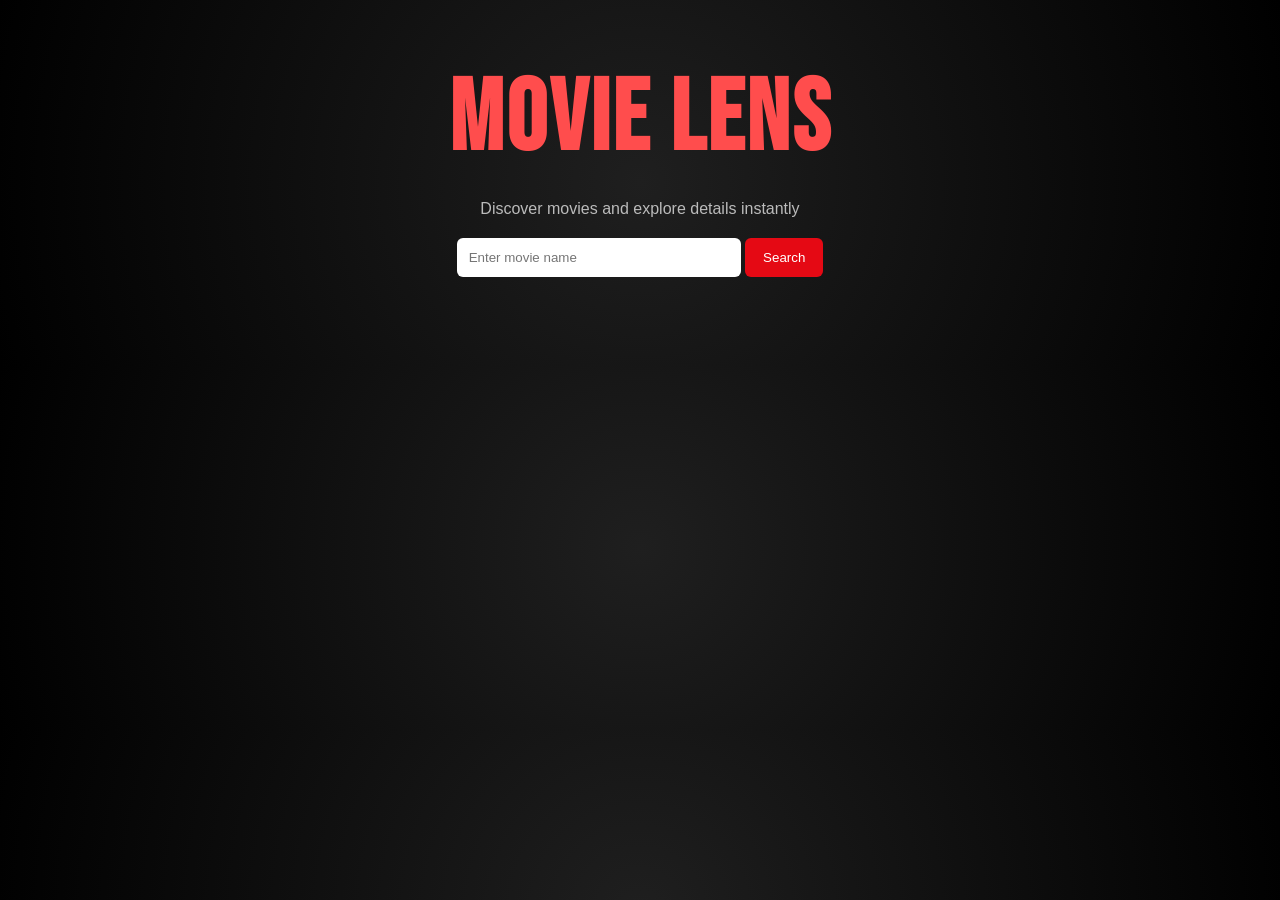
==== index.html @ 24e55ec9 "Add files via upload" ====
<!DOCTYPE html>
<html lang="en">
<head>
    <meta charset="UTF-8">
    <meta name="viewport" content="width=device-width, initial-scale=1.0">
    <title>Movie lens</title>
    <link href="https://fonts.googleapis.com/css2?family=Bebas+Neue&display=swap" rel="stylesheet">
    <link rel="stylesheet" href="style.css">
</head>
<body>
    <h1 id="title">MOVIE LENS</h1>

    <p class="subtitle">Discover movies and explore details instantly</p>

    <div class="search-box">
        <input id="searchInput" type="text" placeholder="Enter movie name">
        <button id="searchBtn">Search</button>
    </div>

    <div id="moviecontainer"></div>
    <script src="script.js"></script>
</body>
</html>
---- style.css ----
#moviecontainer
{
    display:flex;
    flex-wrap: wrap;
    gap:10px;
    margin-top: 40px;
    justify-content: center;
}
.movie{
    background: #1a1a1a;
    padding:10px;
    border-radius: 10px;
    width: 200px;
}
.movie img{
    width: 100%;
    height: 260px;
    object-fit: cover;
    border-radius: 10px;
}
.movie:hover{
    transform: scale(1.05);
    transition:0.3s;
}
h1{
    color: #ff4444;
    letter-spacing: 2px;
}

.details{
display:flex;
gap:50px;
padding:40px;
align-items:flex-start;
max-width: 1000px;
margin: auto;
}

.details img{
width:300px;
border-radius:10px;
box-shadow: 0 20px 40px rgba(0, 0, 0, 7);
transition: 0.3s;
}

.details h2{
font-size:40px;
margin-bottom:15px;
}

.details p{
font-size:18px;
margin:8px 0;
line-height:1.5;
}
.details img:hover{
    transform: scale(1.05);
}
.backBtn{
padding:10px 16px;
background:#ff4444;
color:white;
border:none;
border-radius:6px;
cursor:pointer;
font-size:16px;
}

a{
    text-decoration: none;
    color: white;
}

a:visited{
    color: white;
}
a:hover{
    color: #ff4444;
}

.info{
    background: rgba(255, 255, 0, 0.05);
    padding:30px;
    border-radius: 10px;
    backdrop-filter: blur(6px);
    max-width: 600px;
}
.info h2{
    font-size: 40px;
    margin-bottom: 20px;
    letter-spacing: 1px;
}
info p{
    font-size: 18px;
    margin-bottom: 10px;
    line-height: 1.5;
}
info p
{
    margin-bottom: 12px;
    line-height: 1.6;
    font-size: 18px;
}
.movie img:hover{
    transform:scale(1.05);
    transition:0.3s;
}
#trailerBtn
{
    background: #e50914;
    color: white;
    border: none;
    padding: 10px 18px;
    border-radius: 6px;
    margin: 10px 0;
    cursor: pointer;
    font-weight: bold;
}
#trailerBtn:hover{
    background: #ff1f2f;
}
#trailerModal{
display:none;
position:fixed;
top:0;
left:0;
width:100%;
height:100%;
background:rgba(0,0,0,0.8);
justify-content:center;
align-items:center;
}

#trailerContent{
position:relative;
}

#closeTrailer{
position:absolute;
top:-30px;
right:0;
color:white;
font-size:24px;
cursor:pointer;
}

#trailerFrame{
border:none;
}
h1{
    color:#ff4d4d;
    font-size:42px;
    letter-spacing:2px;
    margin-bottom:20px;
}
body{
    background: radial-gradient(circle at center,#1f1f1f,#000000);
    color:white;
    font-family:'Poppins', sans-serif;
    text-align:center;
}

h1{
    color:#ff4d4d;
    font-size:10px;
    letter-spacing:2px;
    margin-bottom:20px;
}

#title{
    text-align:center;
    font-size:100px;
    font-family: 'Bebas Neue',sans-serif;
    color:#ff4d4d;
    margin-top:60px;
    letter-spacing: 3px;
    text-shadow: 0 0 15 rgba(255, 68, 68, 0.5);
}

.search-box{
    margin-top:20px;
}

input{
    padding:12px;
    width:260px;
    border:none;
    border-radius:6px;
    outline:none;
}

button{
    padding:12px 18px;
    background:#e50914;
    border:none;
    color:white;
    border-radius:6px;
    cursor:pointer;
}

button:hover{
    background:#ff1f2f;
}

#moviecontainer{
    margin-top:40px;
    display:grid;
    grid-template-columns:repeat(auto-fit,minmax(200px,1fr));
    gap:25px;
    padding:20px;
}

.movie{
    background:#1c1c1c;
    border-radius:10px;
    padding:10px;
    transition:0.3s;
}

.movie:hover{
    transform:scale(1.05);
}

.movie img{
    width:100%;
    border-radius:8px;
}

.movie h3{
    margin:10px 0 5px;
}

.movie p{
    color:#bbb;
}
.subtitle{
    margin-bottom: 20px;
    color: #bbb;
}
.hero{
    margin-top: 120px;
}
.topbar{
    width: 100%;
    text-align: left;
    padding: 20px;
}
#moviecontainer h2{
    text-align: center;
    margin-top: 40px;
    color: #ff4444;
}
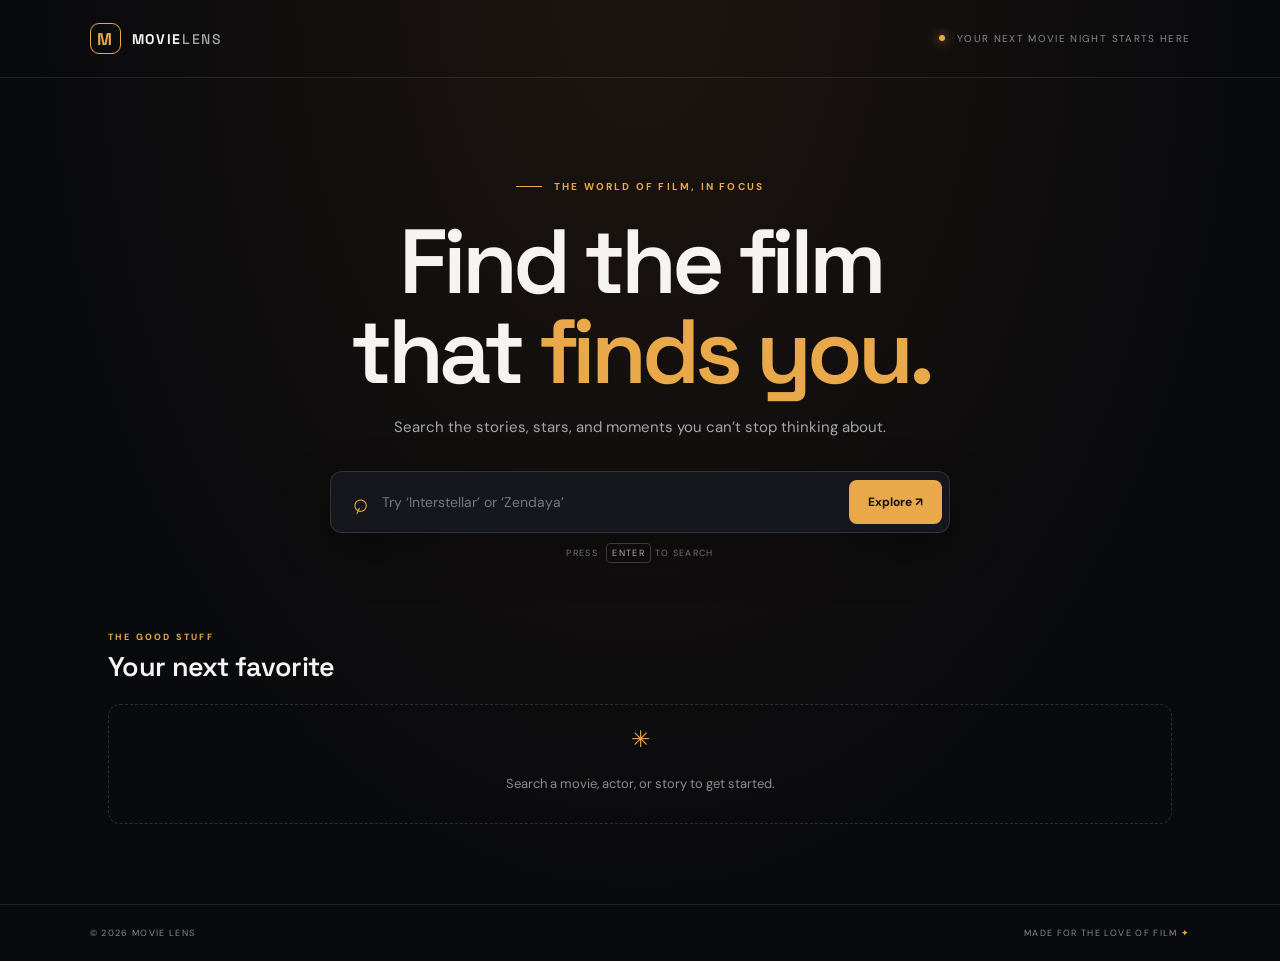
==== commit a31d87b5: "Update MovieLens website" ====
--- a/index.html
+++ b/index.html
@@ -1,23 +1,42 @@
-<!DOCTYPE html>
-<html lang="en">
-<head>
-    <meta charset="UTF-8">
-    <meta name="viewport" content="width=device-width, initial-scale=1.0">
-    <title>Movie lens</title>
-    <link href="https://fonts.googleapis.com/css2?family=Bebas+Neue&display=swap" rel="stylesheet">
-    <link rel="stylesheet" href="style.css">
-</head>
-<body>
-    <h1 id="title">MOVIE LENS</h1>
-
-    <p class="subtitle">Discover movies and explore details instantly</p>
-
-    <div class="search-box">
-        <input id="searchInput" type="text" placeholder="Enter movie name">
-        <button id="searchBtn">Search</button>
-    </div>
-
-    <div id="moviecontainer"></div>
-    <script src="script.js"></script>
-</body>
-</html>+<!DOCTYPE html>
+<html lang="en">
+<head>
+  <meta charset="UTF-8">
+  <meta name="viewport" content="width=device-width, initial-scale=1.0">
+  <meta name="theme-color" content="#090a0d">
+  <meta name="description" content="Find your next favorite film with Movie Lens.">
+  <title>Movie Lens — Find your next film</title>
+  <link rel="icon" type="image/png" href="Cinematic Movie Lens Logo.png">
+  <link rel="preconnect" href="https://fonts.googleapis.com">
+  <link rel="preconnect" href="https://fonts.gstatic.com" crossorigin>
+  <link href="https://fonts.googleapis.com/css2?family=DM+Sans:wght@400;500;600;700&family=Space+Grotesk:wght@500;600;700&display=swap" rel="stylesheet">
+  <link rel="stylesheet" href="style.css">
+</head>
+<body>
+  <header class="topbar">
+    <a class="brand" href="index.html" aria-label="Movie Lens home"><span class="brand-mark">M</span><span>MOVIE<span class="brand-light">LENS</span></span></a>
+    <span class="top-note"><span class="live-dot"></span> YOUR NEXT MOVIE NIGHT STARTS HERE</span>
+  </header>
+  <main>
+    <section class="hero">
+      <div class="eyebrow"><span class="eyebrow-line"></span> THE WORLD OF FILM, IN FOCUS</div>
+      <h1>Find the film<br>that <span>finds you.</span></h1>
+      <p class="subtitle">Search the stories, stars, and moments you can’t stop thinking about.</p>
+      <form class="search-box" id="searchForm" role="search">
+        <span class="search-icon" aria-hidden="true">⌕</span>
+        <input id="searchInput" type="search" placeholder="Try ‘Interstellar’ or ‘Zendaya’" aria-label="Search movies" autocomplete="off">
+        <button id="searchBtn" type="submit">Explore <span aria-hidden="true">↗</span></button>
+      </form>
+      <p class="search-hint">PRESS <kbd>ENTER</kbd> TO SEARCH</p>
+    </section>
+    <section class="results-section" aria-live="polite">
+      <div class="section-heading"><div><p class="section-kicker">THE GOOD STUFF</p><h2 id="resultsTitle">Your next favorite</h2></div><span class="result-count" id="resultCount"></span></div>
+      <div id="moviecontainer" class="movie-grid">
+        <div class="empty-state"><span class="empty-icon">✳</span><p>Search a movie, actor, or story to get started.</p></div>
+      </div>
+    </section>
+  </main>
+  <footer><span>© 2026 MOVIE LENS</span><span>MADE FOR THE LOVE OF FILM <span class="footer-star">✦</span></span></footer>
+  <script src="script.js"></script>
+</body>
+</html>
--- a/style.css
+++ b/style.css
@@ -1,252 +1,6 @@
-#moviecontainer
-{
-    display:flex;
-    flex-wrap: wrap;
-    gap:10px;
-    margin-top: 40px;
-    justify-content: center;
-}
-.movie{
-    background: #1a1a1a;
-    padding:10px;
-    border-radius: 10px;
-    width: 200px;
-}
-.movie img{
-    width: 100%;
-    height: 260px;
-    object-fit: cover;
-    border-radius: 10px;
-}
-.movie:hover{
-    transform: scale(1.05);
-    transition:0.3s;
-}
-h1{
-    color: #ff4444;
-    letter-spacing: 2px;
-}
-
-.details{
-display:flex;
-gap:50px;
-padding:40px;
-align-items:flex-start;
-max-width: 1000px;
-margin: auto;
-}
-
-.details img{
-width:300px;
-border-radius:10px;
-box-shadow: 0 20px 40px rgba(0, 0, 0, 7);
-transition: 0.3s;
-}
-
-.details h2{
-font-size:40px;
-margin-bottom:15px;
-}
-
-.details p{
-font-size:18px;
-margin:8px 0;
-line-height:1.5;
-}
-.details img:hover{
-    transform: scale(1.05);
-}
-.backBtn{
-padding:10px 16px;
-background:#ff4444;
-color:white;
-border:none;
-border-radius:6px;
-cursor:pointer;
-font-size:16px;
-}
-
-a{
-    text-decoration: none;
-    color: white;
-}
-
-a:visited{
-    color: white;
-}
-a:hover{
-    color: #ff4444;
-}
-
-.info{
-    background: rgba(255, 255, 0, 0.05);
-    padding:30px;
-    border-radius: 10px;
-    backdrop-filter: blur(6px);
-    max-width: 600px;
-}
-.info h2{
-    font-size: 40px;
-    margin-bottom: 20px;
-    letter-spacing: 1px;
-}
-info p{
-    font-size: 18px;
-    margin-bottom: 10px;
-    line-height: 1.5;
-}
-info p
-{
-    margin-bottom: 12px;
-    line-height: 1.6;
-    font-size: 18px;
-}
-.movie img:hover{
-    transform:scale(1.05);
-    transition:0.3s;
-}
-#trailerBtn
-{
-    background: #e50914;
-    color: white;
-    border: none;
-    padding: 10px 18px;
-    border-radius: 6px;
-    margin: 10px 0;
-    cursor: pointer;
-    font-weight: bold;
-}
-#trailerBtn:hover{
-    background: #ff1f2f;
-}
-#trailerModal{
-display:none;
-position:fixed;
-top:0;
-left:0;
-width:100%;
-height:100%;
-background:rgba(0,0,0,0.8);
-justify-content:center;
-align-items:center;
-}
-
-#trailerContent{
-position:relative;
-}
-
-#closeTrailer{
-position:absolute;
-top:-30px;
-right:0;
-color:white;
-font-size:24px;
-cursor:pointer;
-}
-
-#trailerFrame{
-border:none;
-}
-h1{
-    color:#ff4d4d;
-    font-size:42px;
-    letter-spacing:2px;
-    margin-bottom:20px;
-}
-body{
-    background: radial-gradient(circle at center,#1f1f1f,#000000);
-    color:white;
-    font-family:'Poppins', sans-serif;
-    text-align:center;
-}
-
-h1{
-    color:#ff4d4d;
-    font-size:10px;
-    letter-spacing:2px;
-    margin-bottom:20px;
-}
-
-#title{
-    text-align:center;
-    font-size:100px;
-    font-family: 'Bebas Neue',sans-serif;
-    color:#ff4d4d;
-    margin-top:60px;
-    letter-spacing: 3px;
-    text-shadow: 0 0 15 rgba(255, 68, 68, 0.5);
-}
-
-.search-box{
-    margin-top:20px;
-}
-
-input{
-    padding:12px;
-    width:260px;
-    border:none;
-    border-radius:6px;
-    outline:none;
-}
-
-button{
-    padding:12px 18px;
-    background:#e50914;
-    border:none;
-    color:white;
-    border-radius:6px;
-    cursor:pointer;
-}
-
-button:hover{
-    background:#ff1f2f;
-}
-
-#moviecontainer{
-    margin-top:40px;
-    display:grid;
-    grid-template-columns:repeat(auto-fit,minmax(200px,1fr));
-    gap:25px;
-    padding:20px;
-}
-
-.movie{
-    background:#1c1c1c;
-    border-radius:10px;
-    padding:10px;
-    transition:0.3s;
-}
-
-.movie:hover{
-    transform:scale(1.05);
-}
-
-.movie img{
-    width:100%;
-    border-radius:8px;
-}
-
-.movie h3{
-    margin:10px 0 5px;
-}
-
-.movie p{
-    color:#bbb;
-}
-.subtitle{
-    margin-bottom: 20px;
-    color: #bbb;
-}
-.hero{
-    margin-top: 120px;
-}
-.topbar{
-    width: 100%;
-    text-align: left;
-    padding: 20px;
-}
-#moviecontainer h2{
-    text-align: center;
-    margin-top: 40px;
-    color: #ff4444;
-}+:root{color-scheme:dark;--bg:#090a0d;--panel:#111318;--muted:#9498a3;--text:#f5f4f0;--accent:#e9a849;--line:rgba(255,255,255,.09)}
+*{box-sizing:border-box}html{scroll-behavior:smooth}body{margin:0;min-height:100vh;background:radial-gradient(ellipse at 50% 0%,rgba(113,65,26,.19),transparent 38rem),var(--bg);color:var(--text);font-family:'DM Sans',sans-serif}a{color:inherit;text-decoration:none}.topbar{height:78px;padding:0 clamp(22px,7vw,110px);display:flex;align-items:center;justify-content:space-between;border-bottom:1px solid var(--line)}.brand{display:flex;align-items:center;gap:11px;font:700 14px 'Space Grotesk',sans-serif;letter-spacing:1.7px}.brand-mark{display:grid;place-items:center;width:31px;height:31px;border:1px solid var(--accent);color:var(--accent);border-radius:9px;font-size:17px}.brand-light{font-weight:500;color:#a5a6aa}.top-note,.search-hint,footer{font-size:10px;letter-spacing:1.35px;color:#858892}.live-dot{display:inline-block;width:6px;height:6px;margin:0 8px 1px 0;border-radius:50%;background:var(--accent);box-shadow:0 0 12px var(--accent)}main{max-width:1120px;margin:auto;padding:0 28px}.hero{padding:102px 0 72px;text-align:center}.eyebrow,.section-kicker{color:var(--accent);font-size:10px;font-weight:700;letter-spacing:2.2px}.eyebrow{display:flex;align-items:center;justify-content:center;gap:12px}.eyebrow-line{width:26px;height:1px;background:var(--accent)}h1{font:600 clamp(52px,8vw,91px)/.99 'Space Grotesk',sans-serif;letter-spacing:-5px;margin:24px 0 20px}h1 span{color:var(--accent)}.subtitle{color:#a3a5ad;font-size:15px;margin:0 0 34px}.search-box{max-width:620px;height:62px;margin:auto;display:flex;align-items:center;gap:13px;padding:6px 7px 6px 20px;background:#15171c;border:1px solid rgba(255,255,255,.12);border-radius:12px;box-shadow:0 18px 50px rgba(0,0,0,.28);transition:border-color .2s,box-shadow .2s}.search-box:focus-within{border-color:rgba(233,168,73,.65);box-shadow:0 0 0 4px rgba(233,168,73,.08),0 18px 50px rgba(0,0,0,.28)}.search-icon{font-size:27px;line-height:1;color:var(--accent);transform:rotate(-20deg)}input{min-width:0;flex:1;border:0;outline:0;background:transparent;color:var(--text);font:14px 'DM Sans',sans-serif}input::placeholder{color:#737681}input::-webkit-search-cancel-button{filter:grayscale(1)}button{border:0;color:#17130d;background:var(--accent);font:700 12px 'DM Sans',sans-serif;padding:14px 19px;border-radius:8px;cursor:pointer;transition:transform .2s,background .2s}button:hover{background:#f4bd69;transform:translateY(-1px)}button:disabled{opacity:.65;cursor:wait;transform:none}.search-hint{margin:14px 0 0;font-size:9px;color:#6e717a}kbd{margin-left:5px;padding:3px 5px;border:1px solid #383a40;border-radius:4px;color:#a9abb2;font:9px 'DM Sans',sans-serif}.results-section{padding:0 0 80px}.section-heading{display:flex;justify-content:space-between;align-items:end;margin-bottom:20px}.section-kicker{margin:0 0 6px;font-size:9px}.section-heading h2{margin:0;font:600 27px 'Space Grotesk',sans-serif;letter-spacing:-.7px}.result-count{color:var(--muted);font-size:12px}.movie-grid{display:grid;grid-template-columns:repeat(auto-fill,minmax(170px,1fr));gap:20px}.movie-card{min-width:0;overflow:hidden;background:var(--panel);border:1px solid var(--line);border-radius:11px;transition:transform .25s,border-color .25s,box-shadow .25s}.movie-card:hover{transform:translateY(-5px);border-color:rgba(233,168,73,.5);box-shadow:0 16px 35px #0007}.poster-wrap{position:relative;aspect-ratio:2/3;background:#1d2027;overflow:hidden}.poster-wrap img{width:100%;height:100%;display:block;object-fit:cover;transition:transform .4s}.movie-card:hover img{transform:scale(1.04)}.year-tag{position:absolute;left:10px;top:10px;padding:5px 8px;border-radius:5px;background:rgba(9,10,13,.78);backdrop-filter:blur(8px);font-size:10px;color:#e6e4df}.movie-copy{padding:13px 13px 15px}.movie-copy h3{overflow:hidden;display:-webkit-box;-webkit-line-clamp:2;-webkit-box-orient:vertical;min-height:40px;margin:0 0 6px;font:600 14px/1.4 'Space Grotesk',sans-serif}.movie-type{font-size:10px;letter-spacing:1px;text-transform:uppercase;color:var(--accent)}.empty-state,.status-message{grid-column:1/-1;min-height:120px;display:grid;place-content:center;text-align:center;color:#898c95;border:1px dashed #2c2e34;border-radius:12px;font-size:13px}.empty-icon{font-size:23px;color:var(--accent);margin-bottom:8px}.status-message{border:0}.status-message.error{color:#efa08d}footer{display:flex;justify-content:space-between;padding:22px clamp(22px,7vw,110px);border-top:1px solid var(--line);font-size:9px}.footer-star{color:var(--accent)}
+/* Details page */
+.details-page main{max-width:1060px}.details-page .topbar{margin-bottom:20px}.back-link{color:#b7b8bd;font-size:12px}.back-link:hover{color:var(--accent)}.details{display:grid;grid-template-columns:minmax(220px,310px) 1fr;gap:clamp(26px,6vw,70px);align-items:start;padding:50px 0 90px;text-align:left}.details-poster{width:100%;display:block;border-radius:12px;box-shadow:0 24px 70px #0009;border:1px solid var(--line)}.info{padding:10px 0}.detail-kicker{font-size:10px;color:var(--accent);font-weight:700;letter-spacing:2px;text-transform:uppercase}.info h1{font-size:clamp(38px,6vw,68px);letter-spacing:-3px;margin:12px 0 18px}.meta-row{display:flex;flex-wrap:wrap;gap:9px;margin-bottom:24px}.meta-pill{border:1px solid var(--line);border-radius:20px;padding:7px 11px;color:#cacbd0;font-size:11px}.rating{color:var(--accent)}.plot{font-size:15px;line-height:1.8;color:#b7b8bf;max-width:660px}.detail-facts{display:grid;grid-template-columns:1fr 1fr;gap:17px 25px;margin:28px 0}.fact-label{display:block;margin-bottom:5px;color:#777b85;font-size:9px;letter-spacing:1.5px;text-transform:uppercase}.fact-value{color:#e7e6e2;font-size:12px;line-height:1.6}.trailer-button{margin-top:8px;padding:13px 17px}.detail-state{padding:65px 20px;text-align:center;color:#aaa}.details-page #movieDetails{padding:0 28px}.details-page .topbar{padding-left:clamp(22px,7vw,110px);padding-right:clamp(22px,7vw,110px)}
+@media(max-width:600px){.topbar{height:66px}.top-note{font-size:8px;letter-spacing:.8px}.hero{padding:76px 0 58px}h1{letter-spacing:-3px}.subtitle{max-width:300px;margin:0 auto 28px;font-size:13px}.search-box{height:58px;padding-left:14px;gap:8px}.search-box button{padding:13px}.movie-grid{grid-template-columns:repeat(2,minmax(0,1fr));gap:12px}.movie-copy{padding:11px}.movie-copy h3{font-size:12px;min-height:34px}.section-heading h2{font-size:23px}.details{grid-template-columns:minmax(110px,35%) 1fr;gap:20px;padding:30px 0 55px}.details-page #movieDetails{padding:0 20px}.info h1{font-size:36px;letter-spacing:-2px}.detail-facts{grid-template-columns:1fr;gap:13px;margin:20px 0}.plot{font-size:13px}.meta-row{gap:6px}footer{font-size:8px;letter-spacing:.7px}}
+@media(prefers-reduced-motion:reduce){*,*::before,*::after{scroll-behavior:auto!important;transition:none!important}}
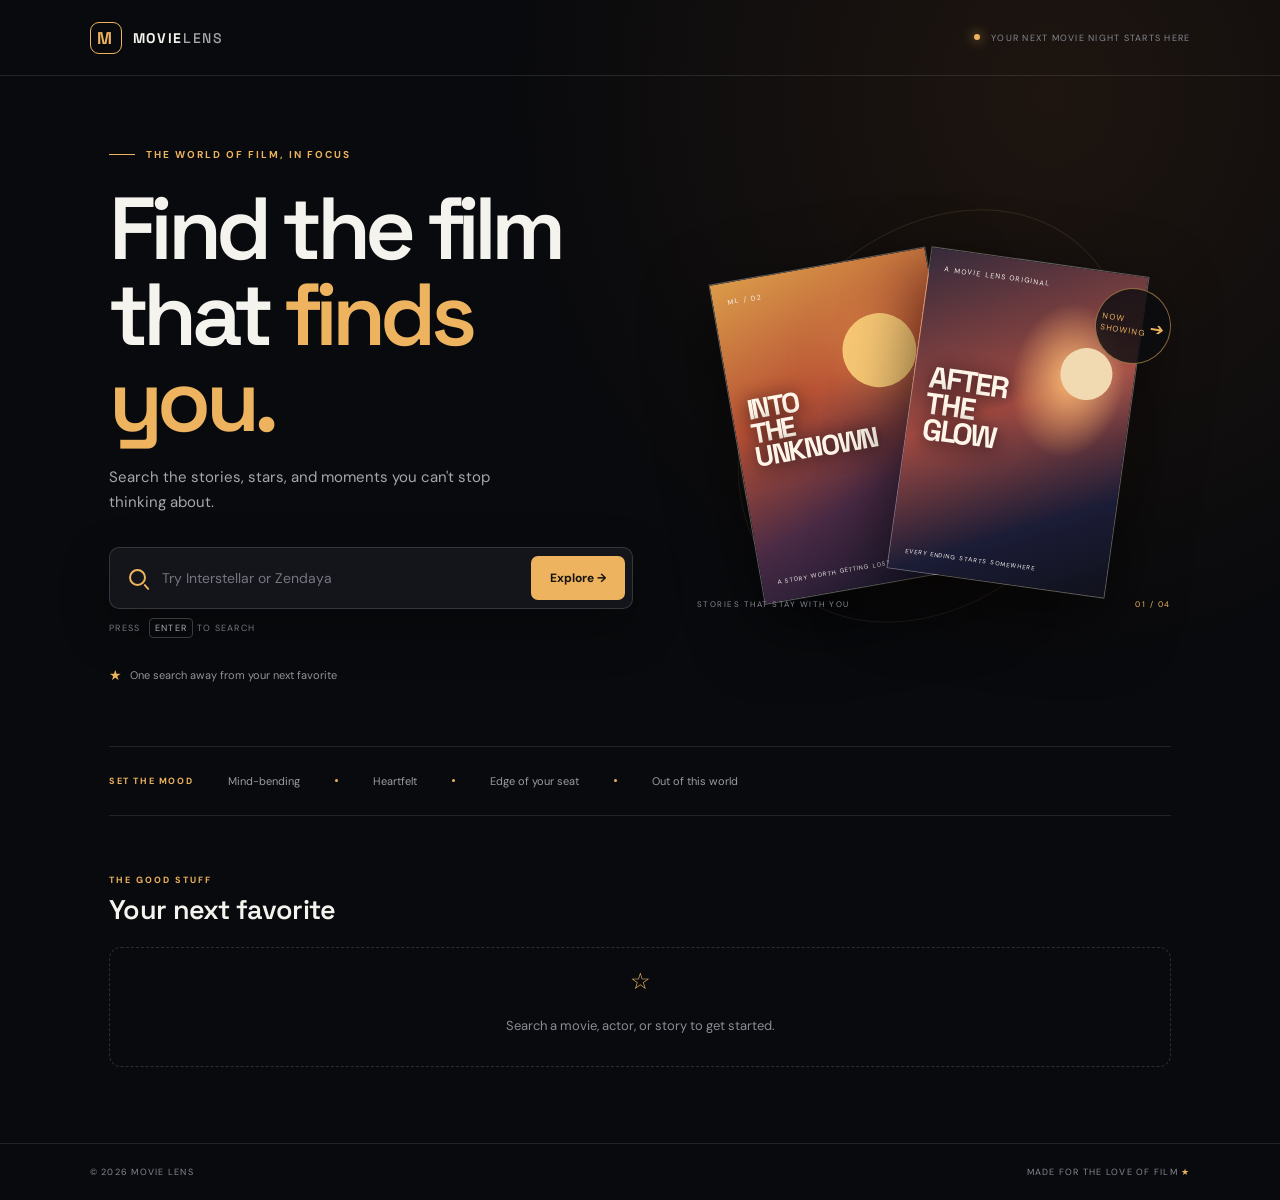
==== commit 08694e90: "Update MovieLens website" ====
--- a/index.html
+++ b/index.html
@@ -5,7 +5,7 @@
   <meta name="viewport" content="width=device-width, initial-scale=1.0">
   <meta name="theme-color" content="#090a0d">
   <meta name="description" content="Find your next favorite film with Movie Lens.">
-  <title>Movie Lens — Find your next film</title>
+  <title>Movie Lens - Find your next film</title>
   <link rel="icon" type="image/png" href="Cinematic Movie Lens Logo.png">
   <link rel="preconnect" href="https://fonts.googleapis.com">
   <link rel="preconnect" href="https://fonts.gstatic.com" crossorigin>
@@ -19,24 +19,35 @@
   </header>
   <main>
     <section class="hero">
-      <div class="eyebrow"><span class="eyebrow-line"></span> THE WORLD OF FILM, IN FOCUS</div>
-      <h1>Find the film<br>that <span>finds you.</span></h1>
-      <p class="subtitle">Search the stories, stars, and moments you can’t stop thinking about.</p>
-      <form class="search-box" id="searchForm" role="search">
-        <span class="search-icon" aria-hidden="true">⌕</span>
-        <input id="searchInput" type="search" placeholder="Try ‘Interstellar’ or ‘Zendaya’" aria-label="Search movies" autocomplete="off">
-        <button id="searchBtn" type="submit">Explore <span aria-hidden="true">↗</span></button>
-      </form>
-      <p class="search-hint">PRESS <kbd>ENTER</kbd> TO SEARCH</p>
+      <div class="hero-copy">
+        <div class="eyebrow"><span class="eyebrow-line"></span> THE WORLD OF FILM, IN FOCUS</div>
+        <h1>Find the film<br>that <span>finds you.</span></h1>
+        <p class="subtitle">Search the stories, stars, and moments you can't stop thinking about.</p>
+        <form class="search-box" id="searchForm" role="search">
+          <span class="search-icon" aria-hidden="true"></span>
+          <input id="searchInput" type="search" placeholder="Try Interstellar or Zendaya" aria-label="Search movies" autocomplete="off">
+          <button id="searchBtn" type="submit">Explore <span aria-hidden="true">&rarr;</span></button>
+        </form>
+        <p class="search-hint">PRESS <kbd>ENTER</kbd> TO SEARCH</p>
+        <div class="hero-proof"><span class="proof-star">&starf;</span><span>One search away from your next favorite</span></div>
+      </div>
+      <div class="hero-art" aria-hidden="true">
+        <div class="art-orbit orbit-one"></div><div class="art-orbit orbit-two"></div>
+        <div class="poster-art poster-back"><span class="poster-index">ML / 02</span><span class="poster-sun"></span><span class="poster-title">INTO<br>THE<br>UNKNOWN</span><span class="poster-caption">A STORY WORTH GETTING LOST IN</span></div>
+        <div class="poster-art poster-front"><span class="poster-index">A MOVIE LENS ORIGINAL</span><span class="poster-moon"></span><span class="poster-title">AFTER<br>THE<br>GLOW</span><span class="poster-caption">EVERY ENDING STARTS SOMEWHERE</span></div>
+        <div class="art-stamp"><span>NOW<br>SHOWING</span><b>&#10132;</b></div>
+        <div class="art-caption">STORIES THAT STAY WITH YOU <span>01 / 04</span></div>
+      </div>
     </section>
+    <div class="genre-bar" aria-label="Explore by mood"><span class="genre-label">SET THE MOOD</span><span>Mind-bending</span><i></i><span>Heartfelt</span><i></i><span>Edge of your seat</span><i></i><span>Out of this world</span></div>
     <section class="results-section" aria-live="polite">
       <div class="section-heading"><div><p class="section-kicker">THE GOOD STUFF</p><h2 id="resultsTitle">Your next favorite</h2></div><span class="result-count" id="resultCount"></span></div>
       <div id="moviecontainer" class="movie-grid">
-        <div class="empty-state"><span class="empty-icon">✳</span><p>Search a movie, actor, or story to get started.</p></div>
+        <div class="empty-state"><span class="empty-icon">&star;</span><p>Search a movie, actor, or story to get started.</p></div>
       </div>
     </section>
   </main>
-  <footer><span>© 2026 MOVIE LENS</span><span>MADE FOR THE LOVE OF FILM <span class="footer-star">✦</span></span></footer>
+  <footer><span>&copy; 2026 MOVIE LENS</span><span>MADE FOR THE LOVE OF FILM <span class="footer-star">&starf;</span></span></footer>
   <script src="script.js"></script>
 </body>
 </html>
--- a/style.css
+++ b/style.css
@@ -1,6 +1,213 @@
-:root{color-scheme:dark;--bg:#090a0d;--panel:#111318;--muted:#9498a3;--text:#f5f4f0;--accent:#e9a849;--line:rgba(255,255,255,.09)}
-*{box-sizing:border-box}html{scroll-behavior:smooth}body{margin:0;min-height:100vh;background:radial-gradient(ellipse at 50% 0%,rgba(113,65,26,.19),transparent 38rem),var(--bg);color:var(--text);font-family:'DM Sans',sans-serif}a{color:inherit;text-decoration:none}.topbar{height:78px;padding:0 clamp(22px,7vw,110px);display:flex;align-items:center;justify-content:space-between;border-bottom:1px solid var(--line)}.brand{display:flex;align-items:center;gap:11px;font:700 14px 'Space Grotesk',sans-serif;letter-spacing:1.7px}.brand-mark{display:grid;place-items:center;width:31px;height:31px;border:1px solid var(--accent);color:var(--accent);border-radius:9px;font-size:17px}.brand-light{font-weight:500;color:#a5a6aa}.top-note,.search-hint,footer{font-size:10px;letter-spacing:1.35px;color:#858892}.live-dot{display:inline-block;width:6px;height:6px;margin:0 8px 1px 0;border-radius:50%;background:var(--accent);box-shadow:0 0 12px var(--accent)}main{max-width:1120px;margin:auto;padding:0 28px}.hero{padding:102px 0 72px;text-align:center}.eyebrow,.section-kicker{color:var(--accent);font-size:10px;font-weight:700;letter-spacing:2.2px}.eyebrow{display:flex;align-items:center;justify-content:center;gap:12px}.eyebrow-line{width:26px;height:1px;background:var(--accent)}h1{font:600 clamp(52px,8vw,91px)/.99 'Space Grotesk',sans-serif;letter-spacing:-5px;margin:24px 0 20px}h1 span{color:var(--accent)}.subtitle{color:#a3a5ad;font-size:15px;margin:0 0 34px}.search-box{max-width:620px;height:62px;margin:auto;display:flex;align-items:center;gap:13px;padding:6px 7px 6px 20px;background:#15171c;border:1px solid rgba(255,255,255,.12);border-radius:12px;box-shadow:0 18px 50px rgba(0,0,0,.28);transition:border-color .2s,box-shadow .2s}.search-box:focus-within{border-color:rgba(233,168,73,.65);box-shadow:0 0 0 4px rgba(233,168,73,.08),0 18px 50px rgba(0,0,0,.28)}.search-icon{font-size:27px;line-height:1;color:var(--accent);transform:rotate(-20deg)}input{min-width:0;flex:1;border:0;outline:0;background:transparent;color:var(--text);font:14px 'DM Sans',sans-serif}input::placeholder{color:#737681}input::-webkit-search-cancel-button{filter:grayscale(1)}button{border:0;color:#17130d;background:var(--accent);font:700 12px 'DM Sans',sans-serif;padding:14px 19px;border-radius:8px;cursor:pointer;transition:transform .2s,background .2s}button:hover{background:#f4bd69;transform:translateY(-1px)}button:disabled{opacity:.65;cursor:wait;transform:none}.search-hint{margin:14px 0 0;font-size:9px;color:#6e717a}kbd{margin-left:5px;padding:3px 5px;border:1px solid #383a40;border-radius:4px;color:#a9abb2;font:9px 'DM Sans',sans-serif}.results-section{padding:0 0 80px}.section-heading{display:flex;justify-content:space-between;align-items:end;margin-bottom:20px}.section-kicker{margin:0 0 6px;font-size:9px}.section-heading h2{margin:0;font:600 27px 'Space Grotesk',sans-serif;letter-spacing:-.7px}.result-count{color:var(--muted);font-size:12px}.movie-grid{display:grid;grid-template-columns:repeat(auto-fill,minmax(170px,1fr));gap:20px}.movie-card{min-width:0;overflow:hidden;background:var(--panel);border:1px solid var(--line);border-radius:11px;transition:transform .25s,border-color .25s,box-shadow .25s}.movie-card:hover{transform:translateY(-5px);border-color:rgba(233,168,73,.5);box-shadow:0 16px 35px #0007}.poster-wrap{position:relative;aspect-ratio:2/3;background:#1d2027;overflow:hidden}.poster-wrap img{width:100%;height:100%;display:block;object-fit:cover;transition:transform .4s}.movie-card:hover img{transform:scale(1.04)}.year-tag{position:absolute;left:10px;top:10px;padding:5px 8px;border-radius:5px;background:rgba(9,10,13,.78);backdrop-filter:blur(8px);font-size:10px;color:#e6e4df}.movie-copy{padding:13px 13px 15px}.movie-copy h3{overflow:hidden;display:-webkit-box;-webkit-line-clamp:2;-webkit-box-orient:vertical;min-height:40px;margin:0 0 6px;font:600 14px/1.4 'Space Grotesk',sans-serif}.movie-type{font-size:10px;letter-spacing:1px;text-transform:uppercase;color:var(--accent)}.empty-state,.status-message{grid-column:1/-1;min-height:120px;display:grid;place-content:center;text-align:center;color:#898c95;border:1px dashed #2c2e34;border-radius:12px;font-size:13px}.empty-icon{font-size:23px;color:var(--accent);margin-bottom:8px}.status-message{border:0}.status-message.error{color:#efa08d}footer{display:flex;justify-content:space-between;padding:22px clamp(22px,7vw,110px);border-top:1px solid var(--line);font-size:9px}.footer-star{color:var(--accent)}
-/* Details page */
-.details-page main{max-width:1060px}.details-page .topbar{margin-bottom:20px}.back-link{color:#b7b8bd;font-size:12px}.back-link:hover{color:var(--accent)}.details{display:grid;grid-template-columns:minmax(220px,310px) 1fr;gap:clamp(26px,6vw,70px);align-items:start;padding:50px 0 90px;text-align:left}.details-poster{width:100%;display:block;border-radius:12px;box-shadow:0 24px 70px #0009;border:1px solid var(--line)}.info{padding:10px 0}.detail-kicker{font-size:10px;color:var(--accent);font-weight:700;letter-spacing:2px;text-transform:uppercase}.info h1{font-size:clamp(38px,6vw,68px);letter-spacing:-3px;margin:12px 0 18px}.meta-row{display:flex;flex-wrap:wrap;gap:9px;margin-bottom:24px}.meta-pill{border:1px solid var(--line);border-radius:20px;padding:7px 11px;color:#cacbd0;font-size:11px}.rating{color:var(--accent)}.plot{font-size:15px;line-height:1.8;color:#b7b8bf;max-width:660px}.detail-facts{display:grid;grid-template-columns:1fr 1fr;gap:17px 25px;margin:28px 0}.fact-label{display:block;margin-bottom:5px;color:#777b85;font-size:9px;letter-spacing:1.5px;text-transform:uppercase}.fact-value{color:#e7e6e2;font-size:12px;line-height:1.6}.trailer-button{margin-top:8px;padding:13px 17px}.detail-state{padding:65px 20px;text-align:center;color:#aaa}.details-page #movieDetails{padding:0 28px}.details-page .topbar{padding-left:clamp(22px,7vw,110px);padding-right:clamp(22px,7vw,110px)}
-@media(max-width:600px){.topbar{height:66px}.top-note{font-size:8px;letter-spacing:.8px}.hero{padding:76px 0 58px}h1{letter-spacing:-3px}.subtitle{max-width:300px;margin:0 auto 28px;font-size:13px}.search-box{height:58px;padding-left:14px;gap:8px}.search-box button{padding:13px}.movie-grid{grid-template-columns:repeat(2,minmax(0,1fr));gap:12px}.movie-copy{padding:11px}.movie-copy h3{font-size:12px;min-height:34px}.section-heading h2{font-size:23px}.details{grid-template-columns:minmax(110px,35%) 1fr;gap:20px;padding:30px 0 55px}.details-page #movieDetails{padding:0 20px}.info h1{font-size:36px;letter-spacing:-2px}.detail-facts{grid-template-columns:1fr;gap:13px;margin:20px 0}.plot{font-size:13px}.meta-row{gap:6px}footer{font-size:8px;letter-spacing:.7px}}
-@media(prefers-reduced-motion:reduce){*,*::before,*::after{scroll-behavior:auto!important;transition:none!important}}
+:root {
+  color-scheme: dark;
+  --bg: #090a0d;
+  --panel: #111318;
+  --muted: #92959e;
+  --text: #f5f3ee;
+  --accent: #edb35f;
+  --line: rgba(255, 255, 255, .1);
+}
+
+* { box-sizing: border-box; }
+html { scroll-behavior: smooth; }
+body {
+  min-width: 320px;
+  min-height: 100vh;
+  margin: 0;
+  color: var(--text);
+  background: radial-gradient(ellipse at 82% 8%, rgba(124, 70, 26, .18), transparent 34rem), var(--bg);
+  font-family: 'DM Sans', sans-serif;
+}
+a { color: inherit; text-decoration: none; }
+.topbar {
+  position: relative;
+  z-index: 2;
+  display: flex;
+  height: 76px;
+  align-items: center;
+  justify-content: space-between;
+  padding: 0 clamp(20px, 7vw, 112px);
+  border-bottom: 1px solid var(--line);
+}
+.brand { display: flex; align-items: center; gap: 11px; font: 700 14px 'Space Grotesk', sans-serif; letter-spacing: 1.7px; }
+.brand-mark { display: grid; width: 32px; height: 32px; place-items: center; border: 1px solid var(--accent); border-radius: 9px; color: var(--accent); font-size: 17px; }
+.brand-light { color: #a5a6aa; font-weight: 500; }
+.top-note, footer { color: #858892; font-size: 9px; letter-spacing: 1.25px; }
+.live-dot { display: inline-block; width: 6px; height: 6px; margin: 0 8px 1px 0; border-radius: 50%; background: var(--accent); box-shadow: 0 0 12px var(--accent); }
+main { width: min(1190px, 100%); margin: 0 auto; padding: 0 clamp(20px, 5vw, 64px); }
+.hero {
+  position: relative;
+  display: grid;
+  min-height: 590px;
+  grid-template-columns: 1.05fr .95fr;
+  align-items: center;
+  gap: clamp(24px, 5vw, 66px);
+  padding: 64px 0 54px;
+}
+.hero-copy { position: relative; z-index: 1; padding: 8px 0; }
+.eyebrow, .section-kicker { color: var(--accent); font-size: 10px; font-weight: 700; letter-spacing: 2px; }
+.eyebrow { display: flex; align-items: center; gap: 11px; }
+.eyebrow-line { width: 26px; height: 1px; background: var(--accent); }
+h1 { margin: 25px 0 20px; font: 600 clamp(54px, 7.2vw, 88px)/.98 'Space Grotesk', sans-serif; letter-spacing: -.065em; }
+h1 > span { color: var(--accent); }
+.subtitle { max-width: 420px; margin: 0 0 31px; color: #a6a7ad; font-size: 15px; line-height: 1.7; }
+.search-box {
+  display: flex;
+  width: min(570px, 100%);
+  height: 62px;
+  align-items: center;
+  gap: 14px;
+  margin: 0;
+  padding: 6px 7px 6px 19px;
+  border: 1px solid rgba(255, 255, 255, .14);
+  border-radius: 10px;
+  background: rgba(22, 23, 28, .92);
+  box-shadow: 0 18px 50px rgba(0, 0, 0, .32);
+  transition: border-color .2s, box-shadow .2s;
+}
+.search-box:focus-within { border-color: rgba(237, 179, 95, .7); box-shadow: 0 0 0 4px rgba(237, 179, 95, .09), 0 18px 50px #0005; }
+.search-icon { position: relative; width: 17px; height: 17px; flex: 0 0 17px; border: 2px solid var(--accent); border-radius: 50%; }
+.search-icon::after { position: absolute; right: -6px; bottom: -4px; width: 7px; height: 2px; transform: rotate(48deg); border-radius: 2px; background: var(--accent); content: ''; }
+input { min-width: 0; flex: 1; border: 0; outline: 0; background: transparent; color: var(--text); font: 14px 'DM Sans', sans-serif; }
+input::placeholder { color: #747680; }
+input::-webkit-search-cancel-button { filter: grayscale(1); }
+button { border: 0; border-radius: 7px; background: var(--accent); color: #17130d; font: 700 12px 'DM Sans', sans-serif; cursor: pointer; transition: transform .2s, background .2s; }
+.search-box button { padding: 14px 19px; white-space: nowrap; }
+button:hover { transform: translateY(-1px); background: #f5c779; }
+button:disabled { transform: none; cursor: wait; opacity: .65; }
+.search-hint { margin: 13px 0 0; color: #747680; font-size: 9px; letter-spacing: 1.3px; }
+kbd { margin-left: 5px; padding: 3px 5px; border: 1px solid #393a40; border-radius: 4px; color: #aaabb2; font: 9px 'DM Sans', sans-serif; }
+.hero-proof { display: flex; align-items: center; gap: 8px; margin-top: 32px; color: #92939a; font-size: 11px; }
+.proof-star { color: var(--accent); font-size: 14px; }
+.hero-art { position: relative; min-height: 440px; isolation: isolate; }
+.hero-art::before { position: absolute; z-index: -2; inset: 8% 0 0; border-radius: 50%; background: radial-gradient(ellipse, rgba(218, 132, 54, .18), transparent 66%); content: ''; filter: blur(8px); }
+.art-orbit { position: absolute; z-index: -1; top: 50%; left: 50%; border: 1px solid rgba(236, 184, 112, .12); border-radius: 50%; transform: translate(-50%, -50%) rotate(-26deg); }
+.orbit-one { width: 410px; height: 280px; }
+.orbit-two { width: 350px; height: 450px; transform: translate(-50%, -50%) rotate(39deg); }
+.poster-art { position: absolute; top: 50%; display: flex; width: min(48%, 220px); height: 325px; flex-direction: column; overflow: hidden; padding: 15px; border: 1px solid rgba(255, 255, 255, .32); box-shadow: 0 24px 70px #0009; transform-origin: center; }
+.poster-art::before { position: absolute; z-index: -1; inset: 0; background: linear-gradient(155deg, #c87a46 0%, #513545 43%, #171b31 75%, #090d19); content: ''; }
+.poster-back { left: 8%; transform: translateY(-47%) rotate(-10deg); }
+.poster-back::before { background: linear-gradient(160deg, #da9b49 0%, #b75135 38%, #492a45 69%, #111529); }
+.poster-front { right: 9%; transform: translateY(-48%) rotate(8deg); }
+.poster-front::before { background: radial-gradient(ellipse at 70% 35%, #e69d61 0 3%, transparent 26%), linear-gradient(155deg, #352a3b 0%, #a24b42 45%, #1b1c36 77%, #10111b); }
+.poster-index, .poster-caption { position: relative; z-index: 1; font-size: 7px; letter-spacing: 1.2px; }
+.poster-caption { margin-top: auto; font-size: 6px; letter-spacing: 1px; }
+.poster-title { position: relative; z-index: 1; margin-top: 92px; color: #fff6e9; font: 700 30px/.86 'Space Grotesk', sans-serif; letter-spacing: -.07em; text-shadow: 0 2px 18px #23151c; }
+.poster-back .poster-title { margin-top: 93px; font-size: 28px; }
+.poster-sun, .poster-moon { position: absolute; top: 56px; right: 25px; width: 74px; height: 74px; border-radius: 50%; background: #f8c875; box-shadow: 0 0 55px rgba(255, 185, 91, .46); }
+.poster-moon { top: 78px; right: 22px; width: 52px; height: 52px; background: #f1d9b2; box-shadow: 0 0 48px rgba(255, 218, 172, .42); }
+.art-stamp { position: absolute; top: 21%; right: 0; display: flex; width: 76px; height: 76px; align-items: center; justify-content: center; gap: 4px; border: 1px solid rgba(237, 179, 95, .55); border-radius: 50%; background: rgba(12, 13, 17, .8); color: var(--accent); font-size: 8px; letter-spacing: 1px; line-height: 1.4; transform: rotate(9deg); }
+.art-stamp b { font-size: 17px; font-weight: 400; }
+.art-caption { position: absolute; right: 0; bottom: 6%; left: 0; display: flex; justify-content: space-between; color: #858892; font-size: 8px; letter-spacing: 1.5px; }
+.art-caption span { color: var(--accent); }
+.genre-bar { display: flex; min-height: 70px; align-items: center; gap: clamp(13px, 3vw, 35px); border-top: 1px solid var(--line); border-bottom: 1px solid var(--line); color: #9b9ca3; font-size: 11px; }
+.genre-bar i { width: 3px; height: 3px; flex: 0 0 3px; border-radius: 50%; background: var(--accent); }
+.genre-label { color: var(--accent); font-size: 9px; font-weight: 700; letter-spacing: 1.6px; white-space: nowrap; }
+.results-section { padding: 58px 0 76px; }
+.section-heading { display: flex; align-items: end; justify-content: space-between; margin-bottom: 20px; }
+.section-kicker { margin: 0 0 6px; font-size: 9px; }
+.section-heading h2 { margin: 0; font: 600 27px 'Space Grotesk', sans-serif; letter-spacing: -.7px; }
+.result-count { color: var(--muted); font-size: 11px; letter-spacing: 1px; }
+.movie-grid { display: grid; grid-template-columns: repeat(auto-fill, minmax(168px, 1fr)); gap: 19px; }
+.movie-card { min-width: 0; overflow: hidden; border: 1px solid var(--line); border-radius: 10px; background: var(--panel); transition: transform .25s, border-color .25s, box-shadow .25s; }
+.movie-card:hover, .movie-card:focus-visible { transform: translateY(-5px); border-color: rgba(237, 179, 95, .55); box-shadow: 0 16px 35px #0007; outline: none; }
+.poster-wrap { position: relative; aspect-ratio: 2 / 3; overflow: hidden; background: #1d2027; }
+.poster-wrap img { display: block; width: 100%; height: 100%; object-fit: cover; transition: transform .4s; }
+.movie-card:hover img { transform: scale(1.04); }
+.year-tag { position: absolute; top: 10px; left: 10px; padding: 5px 8px; border-radius: 5px; background: rgba(9, 10, 13, .8); color: #e6e4df; font-size: 10px; backdrop-filter: blur(8px); }
+.movie-copy { padding: 13px 13px 15px; }
+.movie-copy h3 { display: -webkit-box; min-height: 40px; overflow: hidden; margin: 0 0 6px; font: 600 14px/1.4 'Space Grotesk', sans-serif; -webkit-box-orient: vertical; -webkit-line-clamp: 2; }
+.movie-type { color: var(--accent); font-size: 10px; letter-spacing: 1px; text-transform: uppercase; }
+.empty-state, .status-message { display: grid; min-height: 120px; grid-column: 1 / -1; place-content: center; border: 1px dashed #2c2e34; border-radius: 12px; color: #898c95; font-size: 13px; text-align: center; }
+.empty-icon { margin-bottom: 8px; color: var(--accent); font-size: 23px; }
+.status-message { border: 0; }
+.status-message.error { color: #efa08d; }
+footer { display: flex; justify-content: space-between; padding: 22px clamp(20px, 7vw, 112px); border-top: 1px solid var(--line); font-size: 9px; }
+.footer-star { color: var(--accent); }
+
+/* Movie details */
+.details-page main { max-width: 1120px; }
+.back-link { color: #b7b8bd; font-size: 12px; }
+.back-link:hover { color: var(--accent); }
+.details { display: grid; grid-template-columns: minmax(220px, 310px) 1fr; align-items: start; gap: clamp(26px, 6vw, 70px); padding: 55px 0 90px; text-align: left; }
+.details-poster { display: block; width: 100%; border: 1px solid var(--line); border-radius: 12px; box-shadow: 0 24px 70px #0009; }
+.info { padding: 10px 0; }
+.detail-kicker { color: var(--accent); font-size: 10px; font-weight: 700; letter-spacing: 2px; text-transform: uppercase; }
+.info h1 { margin: 12px 0 18px; font-size: clamp(38px, 6vw, 68px); letter-spacing: -.05em; }
+.meta-row { display: flex; flex-wrap: wrap; gap: 9px; margin-bottom: 24px; }
+.meta-pill { padding: 7px 11px; border: 1px solid var(--line); border-radius: 20px; color: #cacbd0; font-size: 11px; }
+.rating { color: var(--accent); }
+.plot { max-width: 660px; color: #b7b8bf; font-size: 15px; line-height: 1.8; }
+.detail-facts { display: grid; grid-template-columns: 1fr 1fr; gap: 17px 25px; margin: 28px 0; }
+.fact-label { display: block; margin-bottom: 5px; color: #777b85; font-size: 9px; letter-spacing: 1.5px; text-transform: uppercase; }
+.fact-value { color: #e7e6e2; font-size: 12px; line-height: 1.6; }
+.trailer-button { margin-top: 8px; padding: 13px 17px; }
+.detail-state { padding: 65px 20px; color: #aaa; text-align: center; }
+
+@media (max-width: 850px) {
+  .hero { min-height: 540px; grid-template-columns: 1.1fr .9fr; gap: 10px; }
+  .hero-art { min-height: 390px; }
+  .poster-art { height: 285px; }
+  .poster-title { margin-top: 80px; font-size: 26px; }
+  .poster-back .poster-title { margin-top: 80px; font-size: 24px; }
+  .genre-bar { gap: 15px; font-size: 10px; }
+  .genre-bar span:not(.genre-label) { white-space: nowrap; }
+}
+@media (max-width: 620px) {
+  .topbar { height: 65px; padding-inline: 20px; }
+  .top-note { max-width: 132px; font-size: 7px; letter-spacing: .8px; text-align: right; }
+  main { padding-inline: 20px; }
+  .hero { min-height: 0; grid-template-columns: 1fr; gap: 0; padding: 61px 0 25px; }
+  .hero-copy { text-align: center; }
+  .eyebrow { justify-content: center; font-size: 8px; letter-spacing: 1.55px; }
+  h1 { margin: 22px 0 16px; font-size: clamp(52px, 13vw, 74px); }
+  .subtitle { max-width: 340px; margin: 0 auto 25px; font-size: 13px; }
+  .search-box { height: 58px; gap: 11px; padding-left: 15px; }
+  .search-box button { padding: 13px 14px; }
+  input { font-size: 12px; }
+  .search-hint { margin-top: 12px; }
+  .hero-proof { justify-content: center; margin-top: 19px; font-size: 10px; }
+  .hero-art { width: min(100%, 390px); min-height: 330px; margin: 12px auto 0; }
+  .poster-art { width: min(47%, 185px); height: 260px; }
+  .poster-back { left: 13%; }
+  .poster-front { right: 13%; }
+  .poster-title { margin-top: 67px; font-size: 24px; }
+  .poster-back .poster-title { margin-top: 69px; font-size: 22px; }
+  .poster-sun { top: 51px; width: 62px; height: 62px; }
+  .poster-moon { top: 66px; width: 43px; height: 43px; }
+  .art-stamp { top: 13%; right: 1%; width: 62px; height: 62px; font-size: 7px; }
+  .art-caption { bottom: 1%; font-size: 7px; }
+  .orbit-one { width: 320px; height: 225px; }
+  .orbit-two { width: 285px; height: 340px; }
+  .genre-bar { min-height: 62px; gap: 12px; overflow-x: auto; margin-inline: -20px; padding: 0 20px; scrollbar-width: none; }
+  .genre-bar::-webkit-scrollbar { display: none; }
+  .genre-label { font-size: 8px; }
+  .results-section { padding: 42px 0 58px; }
+  .movie-grid { grid-template-columns: repeat(2, minmax(0, 1fr)); gap: 12px; }
+  .movie-copy { padding: 10px; }
+  .movie-copy h3 { min-height: 34px; font-size: 12px; }
+  .section-heading h2 { font-size: 23px; }
+  .details { grid-template-columns: 112px minmax(0, 1fr); gap: 17px; padding: 34px 0 60px; }
+  .details-page main { padding-inline: 20px; }
+  .info { padding-top: 1px; }
+  .detail-kicker { font-size: 8px; letter-spacing: 1px; }
+  .info h1 { margin: 9px 0 13px; font-size: clamp(27px, 8vw, 38px); letter-spacing: -.05em; overflow-wrap: anywhere; }
+  .meta-row { gap: 6px; margin-bottom: 16px; }
+  .meta-pill { padding: 6px 8px; font-size: 9px; }
+  .plot { font-size: 12px; line-height: 1.65; }
+  .detail-facts { grid-template-columns: 1fr; gap: 13px; margin: 20px 0; }
+  .fact-value { font-size: 11px; }
+  .trailer-button { padding: 12px; font-size: 11px; }
+  footer { gap: 15px; padding: 18px 20px; font-size: 7px; letter-spacing: .5px; }
+}
+@media (max-width: 370px) {
+  .top-note { max-width: 105px; font-size: 6px; }
+  .brand { gap: 8px; font-size: 12px; }
+  .search-box { gap: 8px; padding-left: 11px; }
+  .search-box button { padding: 12px 10px; }
+  .details { grid-template-columns: 1fr; }
+  .details-poster { width: min(65%, 210px); margin: 0 auto; }
+}
+@media (prefers-reduced-motion: reduce) {
+  *, *::before, *::after { scroll-behavior: auto !important; transition: none !important; }
+}
